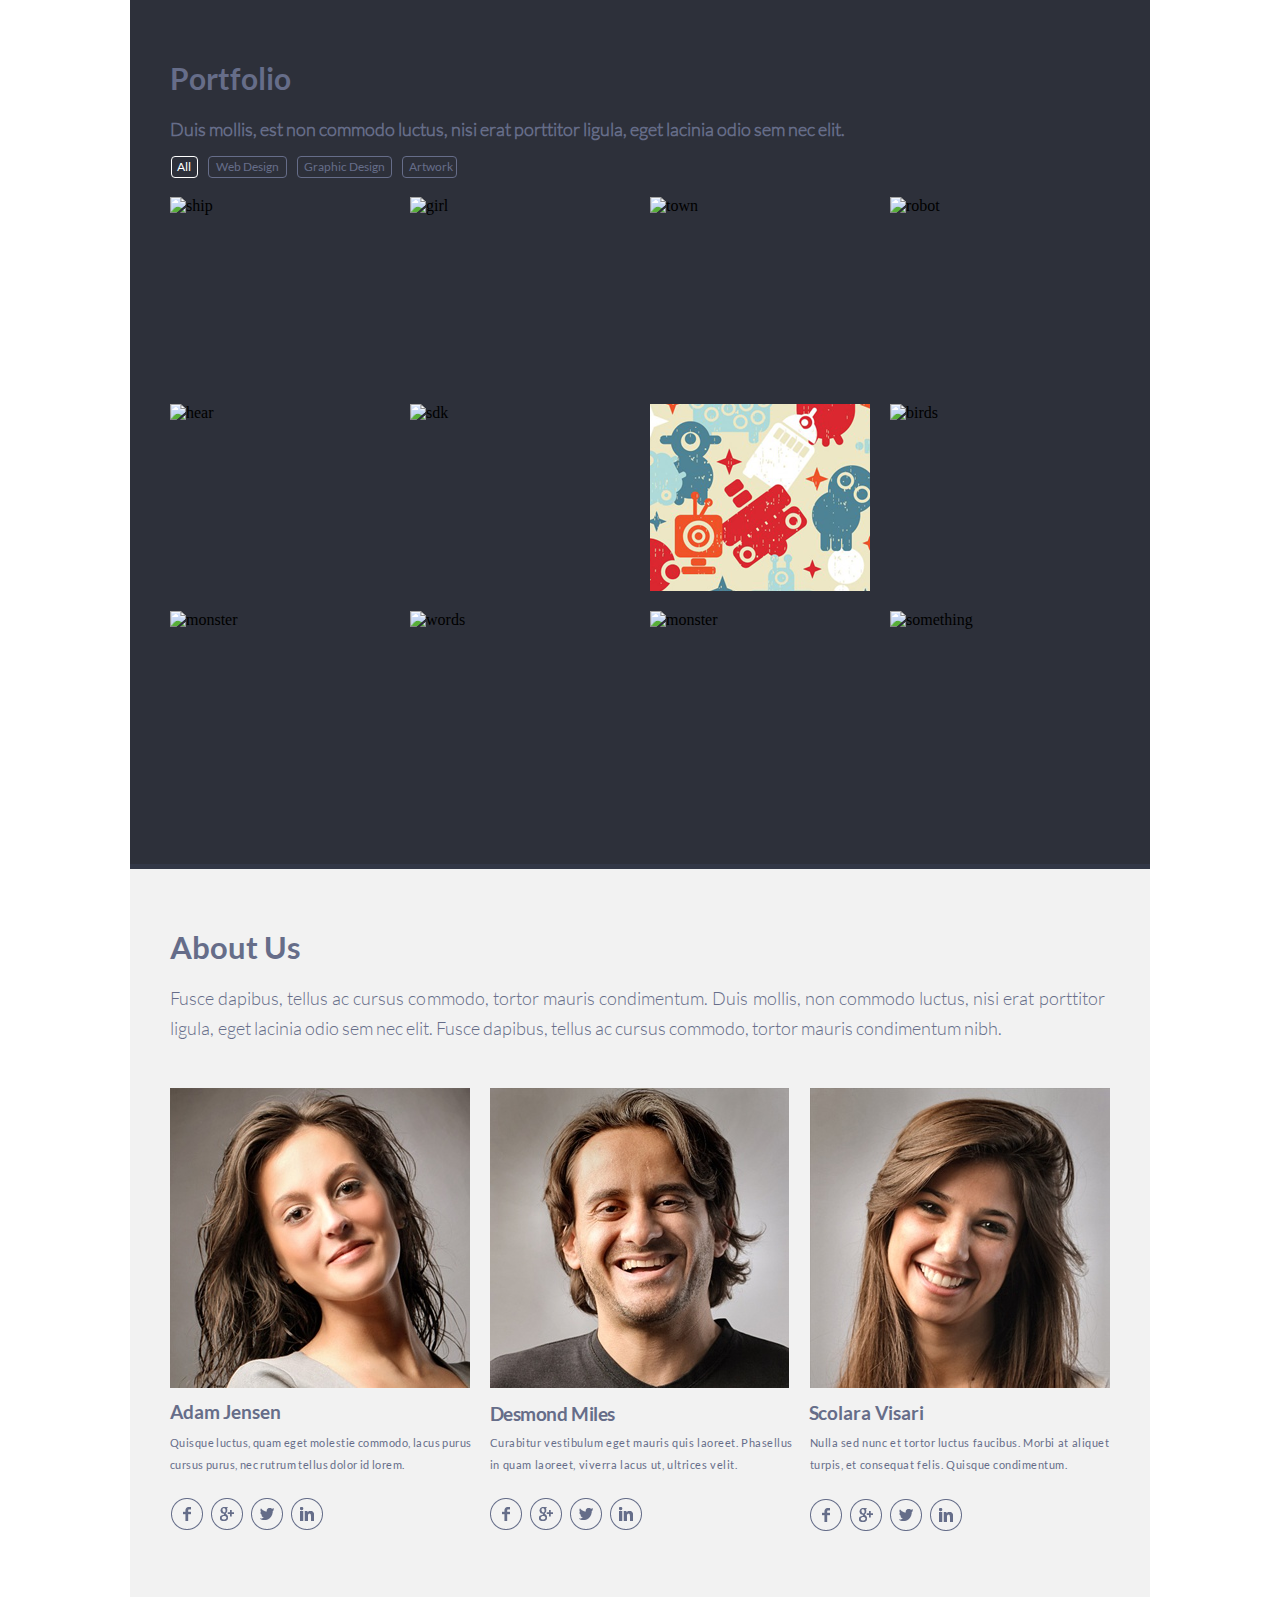
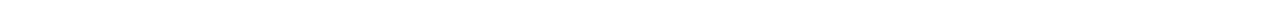
==== Singolo2.html @ 97c5761f "feat: add html and css" ====
<!DOCTYPE html>
<html>
    <head>
        <title>Singolo2</title>
        <link href="Singolo2.css" type="text/css" rel="stylesheet">
        <meta charset="UTF-8">
    </head>
    <body>
        <div class="header">
<h1>Portfolio</h1>
<p>Duis mollis, est non commodo luctus, nisi erat porttitor ligula, eget lacinia odio sem nec elit.</p>
        <nav><ul>
            <li class="elall"><a class="allobj" href="#">All</a></li>
            <li class="webdes"><a href="#">Web Design</a></li>
            <li class="graphdes"><a href="#">Graphic Design</a></li>
            <li class="artwork"><a href="#">Artwork</a></li>
        </ul></nav>
        <img id="ship" src="assets/images/P1.png" alt="ship"/>
        <img id="girl" src="assets/images/P2.png" alt="girl"/>
        <img id="city" src="assets/images/P3.png" alt="town"/>
        <img id="robot" src="assets/images/P4.png" alt="robot"/>
        <img id="hear" src="assets/images/P5.png" alt="hear"/>
        <img id="sdk" src="assets/images/P6.png" alt="sdk"/>
        <img id="details" src="assets/images/P7.png" alt="details"/>
        <img id="birds" src="assets/images/P8.png" alt="birds"/>
        <img id="monster" src="assets/images/P12.png" alt="monster"/>
        <img id="words" src="assets/images/P9.png" alt="words"/>
        <img id="monster2" src="assets/images/P10.png" alt="monster"/>
        <img id="smth" src="assets/images/P11.png" alt="something"/>
    </div>
       
        <div class="main">
<h1 class="about">About Us</h1>
<p id="textfoot">Fusce dapibus, tellus ac cursus commodo, tortor mauris condimentum. Duis mollis, non commodo luctus, nisi erat porttitor <br>
     ligula, <span>eget lacinia odio sem nec elit. Fusce dapibus, tellus ac cursus commodo, tortor mauris condimentum nibh.</span></p>
     <img id="ph1" src="assets/images/ph1.png" alt="girl"/>
     <img id="ph2" src="assets/images/ph2.png" alt="man"/>
     <img id="ph3" src="assets/images/ph3.png" alt="girl"/>
     <br>
     <div class="girl1"><h1 id="h1ph1">Adam Jensen</h1>
     <p>
        Quisque luctus, quam eget molestie commodo, lacus purus <br> 
        cursus purus, nec rutrum tellus dolor id lorem.
     </p>
    </div>
     <div class="man1"><h1 id="h1ph2">Desmond Miles</h1>
        <p>
            Curabitur vestibulum eget mauris quis laoreet. Phasellus <br>
             in quam laoreet, viverra lacus ut, ultrices velit.
        </p></div>
        <div class="girl2"><h1 id="h1ph3">Scolara Visari</h1>
            <p>
                Nulla sed nunc et tortor luctus faucibus. Morbi at aliquet <br>  turpis, et consequat felis. 
                Quisque condimentum.
            </p></div>
            <div id="socials">
                <a href="#"><img id="face" src="assets/images/facebook.png" alt="facebook"/></a>
                <a href="#"><img id="goog" src="assets/images/google+.png" alt="google"/></a>
                <a href="#"><img id="twit" src="assets/images/twitter.png" alt="twitter"/></a>
                <a href="#"><img id="link" src="assets/images/linkedin.png" alt="linkedin"/></a>
               </div>
               <div id="socials1">
                <a href="#"><img id="face" src="assets/images/facebook.png" alt="facebook"/></a>
                <a href="#"><img id="goog" src="assets/images/google+.png" alt="google"/></a>
                <a href="#"><img id="twit" src="assets/images/twitter.png" alt="twitter"/></a>
                <a href="#"><img id="link" src="assets/images/linkedin.png" alt="linkedin"/></a>
               </div>
               <div id="socials2">
                <a href="#"><img id="face" src="assets/images/facebook.png" alt="facebook"/></a>
                <a href="#"><img id="goog" src="assets/images/google+.png" alt="google"/></a>
                <a href="#"><img id="twit" src="assets/images/twitter.png" alt="twitter"/></a>
                <a href="#"><img id="link" src="assets/images/linkedin.png" alt="linkedin"/></a>
               </div>
        </div>
    </body>
</html>
---- Singolo2.css ----
* {
    box-sizing: border-box;
    margin: auto;
    padding: 0;
}
body{
    margin: 0px;
    margin-left:0px;
}
.header{
    width: 1020px;
    height: 870px;
    background-color:#2d303a;
    border-bottom: 6px solid #323746;
    z-index: 1;
}
.header h1{
    color:#666d89;
    font-size: 30px;
    font-family: "Lato Bold", sans-serif;
    padding-left: 39.5px;
    padding-top: 60px;
}
.header p{
    color:#666d89;
    font-size: 18px;
    font-family: "Lato Light", sans-serif;
    padding-left: 39.5px;
    padding-top: 22px;
    font-weight: bold;
}
.webdes{
width: 79px;
}
.graphdes{
width: 95px;
}
.artwork{
width: 55px;
}
nav{
    color:#666d89;
    margin-top: 16px;
    margin-left:40.5px;
    font-family: "Lato Regular";
}
nav ul{
    text-decoration: none;
    align-items: center;
    font-size: 12px;
    font-weight: lighter;
    word-spacing: 7.8px;
}
.elall{
border: 1px solid white;

;
}
nav ul li{
    text-align: center;
    display:inline-block;
    border: 1px solid #666d89;
    border-radius: 4px;
    padding: 2.3px 5.98px;
    word-spacing:0px;
}
.allobj{
color:white;
}
#ship{
    width: 220px;
    height: 187px;
    position:absolute;
    z-index: 2;
    margin-left:40px;
    margin-top: 19.5px;
}
#girl{
        width: 220px;
        height: 187px;
        position:absolute;
        z-index: 2;
        margin-left:280px;
        margin-top: 19.5px;
}
#city{
    width: 220px;
    height: 187px;
    position:absolute;
    z-index: 3;
    margin-top: 19.5px;
    margin-left: 520px;
}
#robot{
    width: 220px;
    height: 187px;
    position:absolute;
    z-index: 3;
    margin-top: 19.5px;
    margin-left: 760px;  
}
#hear{
    width: 220px;
    height: 187px;
    position:absolute;
    z-index: 2;
    margin-left:40px;
    margin-top: 226.5px;
}
#sdk{
    width: 220px;
    height: 187px;
    position:absolute;
    z-index: 2;
    margin-left:280px;
    margin-top: 226.5px;
}
#details{
    width: 220px;
    height: 187px;
    position:absolute;
    z-index: 2;
    margin-left:520px;
    margin-top: 226.5px;
}
#birds{
    width: 220px;
    height: 187px;
    position:absolute;
    z-index: 2;
    margin-left:760px;
    margin-top: 226.5px;  
}
#monster{
    width: 220px;
    height: 187px;
    position:absolute;
    z-index: 2;
    margin-left:40px;
    margin-top:433.5px;
}
#words{
    width: 220px;
    height: 187px;
    position:absolute;
    z-index: 2;
    margin-left:280px;
    margin-top:433.5px;
}
#monster2{
width: 220px;
    height: 187px;
    position:absolute;
    z-index: 2;
    margin-left:520px;
    margin-top:433.5px;
width: 220px;
   }
#smth{ width: 220px;
    height: 187px;
    position:absolute;
    z-index: 2;
    margin-left:760px;
    margin-top:433.5px;}
  
.main{
    width: 1020px;
    height: 738px;
    background-color: #f2f2f2;
    border-bottom: 10px solid #ffffff;
    z-index: 1;
}
.main h1{
    color:#666d89;
    font-size: 30.5px;
    font-family: "Lato Bold", sans-serif;
    padding-left: 39.5px;
    padding-top: 60px;   
}
.main p{
    color:#666d89;
    font-size:18px;
    line-height: 30px;
    font-family: "Lato Light", sans-serif;
    padding-left: 39.5px;
    padding-top: 18px;
    word-spacing:1.2px;
}
.main span{
    word-spacing: 0px;
}
.about{
margin-top: -1px;
}
#textfoot{
font-size: 18px;
line-height: 30px;
}

#ph1{
    height: 300px;
    margin-left: 40px;
    margin-top:45px;
    position:absolute;
    z-index: 2;
}
#ph2{
    height: 300px;
    margin-left: 360px;
    margin-top:45px;
    position:absolute;
    z-index: 2;
}
#ph3{
    height: 300px;
    margin-left: 680px;
    margin-top:45px;
    position:absolute;
    z-index: 2;
}
#h1ph1{
    color:#666d89;
    font-size: 18.5px;
    font-family: "Lato Bold";
    font-weight: bolder;
    padding-left: 39.5px;
    padding-top: 340px;
    position: absolute;
    z-index: 3;
    word-spacing: -1px;
}

.girl1 p{
    color:#666d89;
    font-size: 11px;
    font-family: "Lato Regular";
    padding-left: 39.5px;
    padding-top: 371px; 
    position: absolute;
    z-index: 3;  
    line-height: 21.5px;
    word-spacing: -0.5px;
    letter-spacing: 0.5px;
}

.man1{
    padding-top: 341px;  
    padding-left: 320px; 
}
.man1 h1{
    color:#666d89;
    font-size: 19px;
    font-family: "Lato Bold";
    font-weight: bolder;
    position: absolute;
    z-index: 3;
    word-spacing: 0.5px; 
    padding-top: 0px;  
    letter-spacing: -0.5px;
}
.man1 p{
    color:#666d89;
    font-size: 11px;
    font-family: "Lato Regular";
    position: static;  
    line-height: 21.5px;
    word-spacing: 0.5px;
    padding-top: 30px;
    letter-spacing: 0.5px;
}
.girl2{ 
    padding-left: 640px; 
}
.girl2 h1{
    color:#666d89;
    font-size: 18.5px;
    font-family: "Lato Bold";
    font-weight: bolder;
    position: static;
    z-index: 3;
    word-spacing: 0.5px; 
    margin-top: -133px;
    margin-left: -1px;   
    letter-spacing: -0.1px;
}
.girl2 p{
    color:#666d89;
    font-size: 11px;
    font-family: "Lato Regular";
    position: center;
    z-index: 3;  
    line-height: 21.5px;
    word-spacing: 0.4px; 
    padding-top: 8px;
    letter-spacing: 0.5px;
}
#socials{
    margin-top: 22px;
    margin-left: 40px;
    word-spacing: 2px;
}
#socials1{
    margin-top: -39px;
    margin-left: 359px;
    word-spacing: 2px;
}
#socials2{
    margin-top: -38px;
    margin-left: 679px;
    word-spacing: 2px;
}
a{text-decoration: none;
color:#666d89;}
a:hover{
    color:white;
    text-decoration: none;
    box-shadow: 1px 1px 1px grey;
}
@font-face {
    font-family: "Lato Regular";
    src: url("assets/fonts/Lato-Regular.ttf") format("truetype");
  }
  @font-face {
    font-family: "Lato Light";
    src: url("assets/fonts/Lato-Light.ttf") format("truetype");
  }
  @font-face {
    font-family: "Lato Bold";
    src: url("assets/fonts/Lato-Bold.ttf") format("truetype");
  }
  @font-face {
    font-family: "Lato Black";
    src: url("assets/fonts/Lato-Black.ttf") format("truetype");
  }
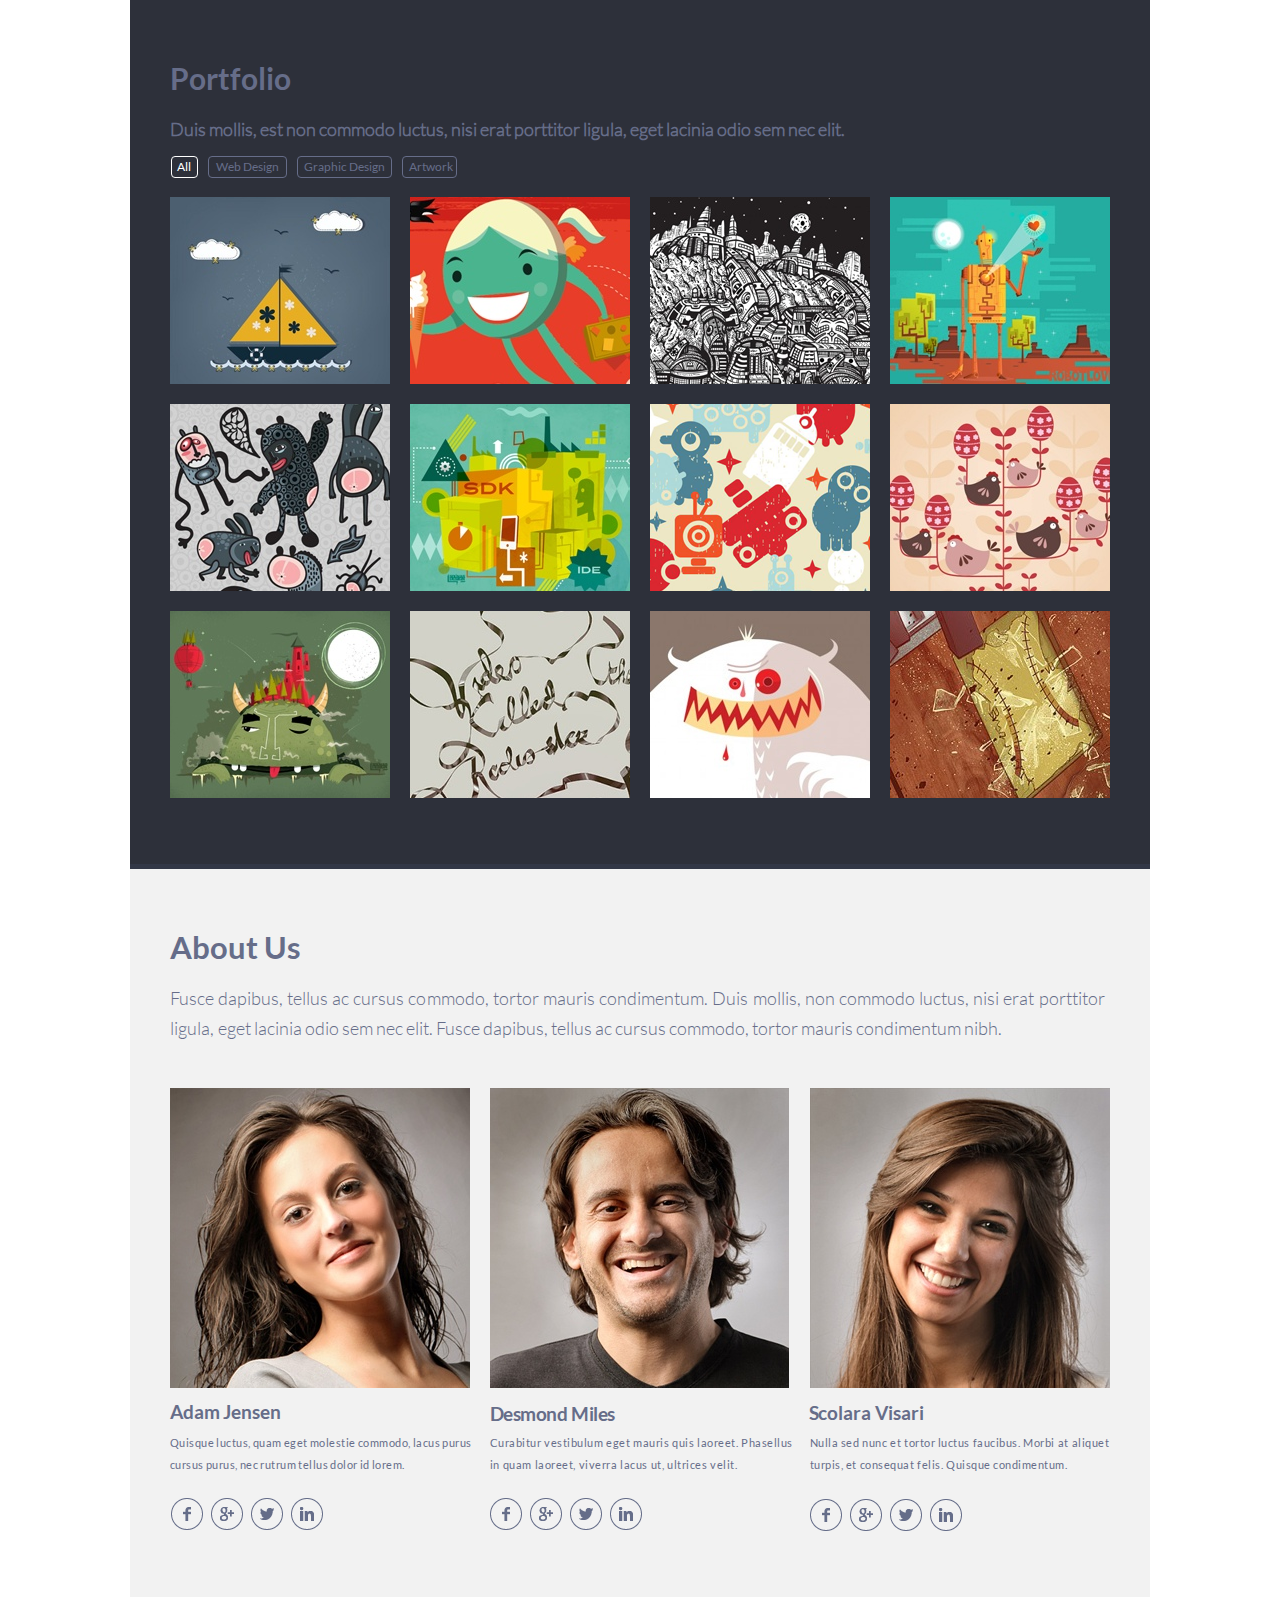
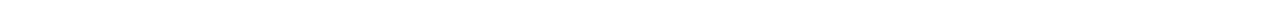
==== commit 18221eb4: "refactor: change html" ====
--- a/Singolo2.html
+++ b/Singolo2.html
@@ -15,18 +15,18 @@
             <li class="graphdes"><a href="#">Graphic Design</a></li>
             <li class="artwork"><a href="#">Artwork</a></li>
         </ul></nav>
-        <img id="ship" src="assets/images/P1.png" alt="ship"/>
-        <img id="girl" src="assets/images/P2.png" alt="girl"/>
-        <img id="city" src="assets/images/P3.png" alt="town"/>
-        <img id="robot" src="assets/images/P4.png" alt="robot"/>
-        <img id="hear" src="assets/images/P5.png" alt="hear"/>
-        <img id="sdk" src="assets/images/P6.png" alt="sdk"/>
-        <img id="details" src="assets/images/P7.png" alt="details"/>
-        <img id="birds" src="assets/images/P8.png" alt="birds"/>
-        <img id="monster" src="assets/images/P12.png" alt="monster"/>
-        <img id="words" src="assets/images/P9.png" alt="words"/>
-        <img id="monster2" src="assets/images/P10.png" alt="monster"/>
-        <img id="smth" src="assets/images/P11.png" alt="something"/>
+        <img id="ship" src="assets/images/p1.png" alt="ship"/>
+        <img id="girl" src="assets/images/p2.png" alt="girl"/>
+        <img id="city" src="assets/images/p3.png" alt="town"/>
+        <img id="robot" src="assets/images/p4.png" alt="robot"/>
+        <img id="hear" src="assets/images/p5.png" alt="hear"/>
+        <img id="sdk" src="assets/images/p6.png" alt="sdk"/>
+        <img id="details" src="assets/images/p7.png" alt="details"/>
+        <img id="birds" src="assets/images/p8.png" alt="birds"/>
+        <img id="monster" src="assets/images/p12.png" alt="monster"/>
+        <img id="words" src="assets/images/p9.png" alt="words"/>
+        <img id="monster2" src="assets/images/p10.png" alt="monster"/>
+        <img id="smth" src="assets/images/p11.png" alt="something"/>
     </div>
        
         <div class="main">
@@ -73,4 +73,4 @@
                </div>
         </div>
     </body>
-</html>+</html>
